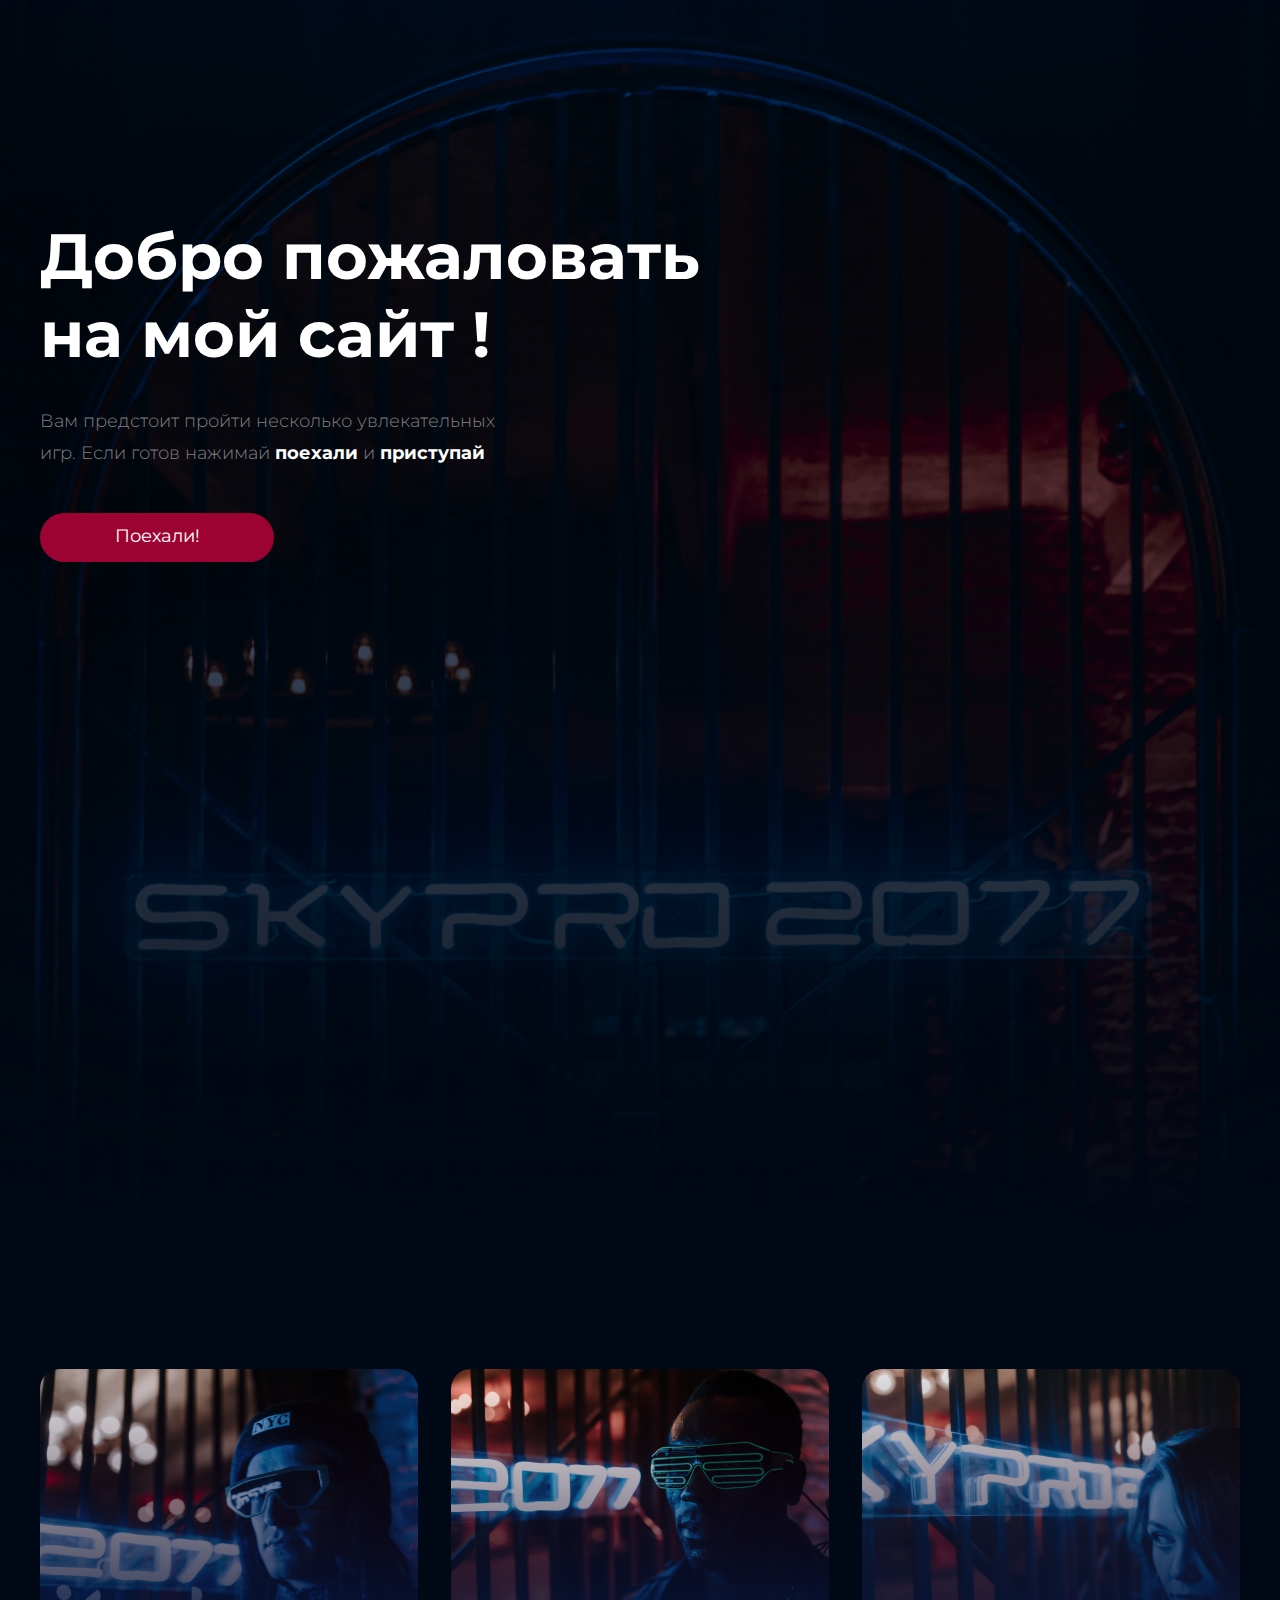
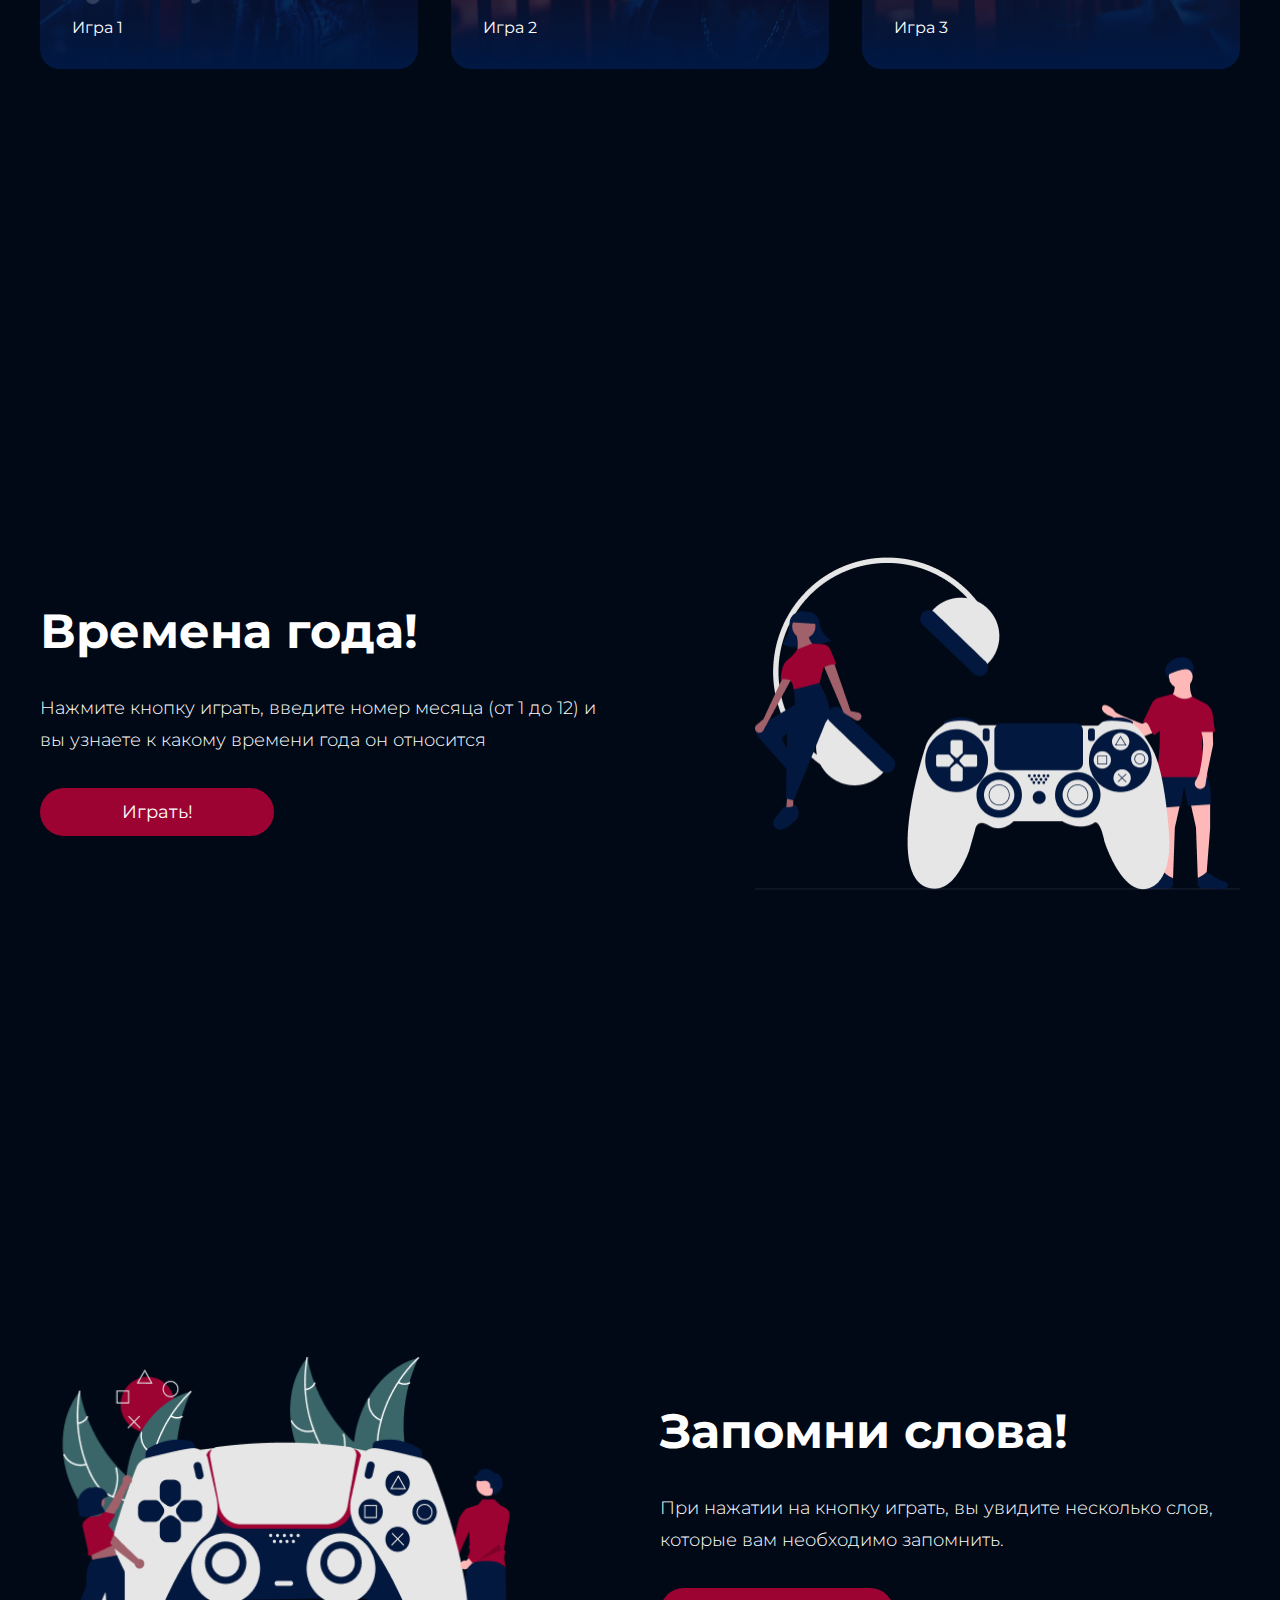
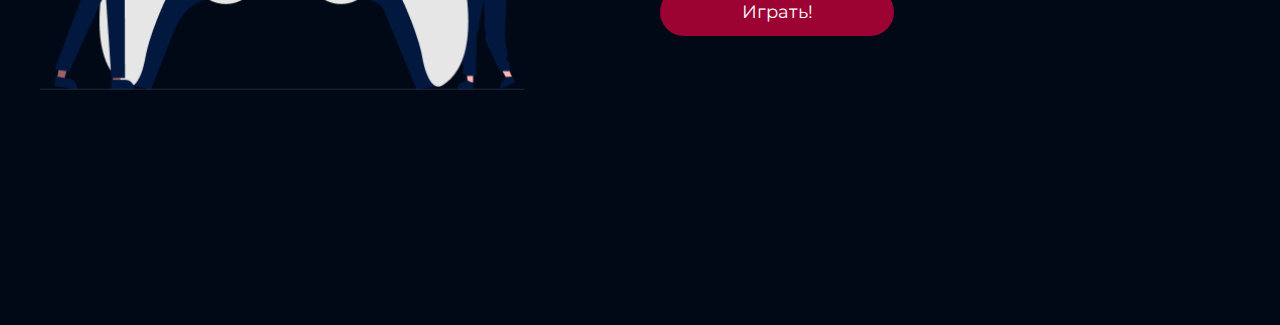
==== index.html @ f4fa7cdb "2.7 готова ли +_+" ====
<!DOCTYPE html>
<html lang="en">
<head>
    <meta charset="UTF-8">
    <meta name="viewport" content="width=device-width, initial-scale=1.0">
    <title>Homework1</title>
    <link rel="preconnect" href="https://fonts.googleapis.com">
    <link rel="preconnect" href="https://fonts.gstatic.com" crossorigin>
    <link href="https://fonts.googleapis.com/css2?family=Montserrat:wght@300;400;700&display=swap" rel="stylesheet">
    <link rel="stylesheet" href="style.css">
</head>
<body>
<div class="header center">
    <div class="header__section">
        <h1 class="header__tittle">Добро пожаловать <br>на мой сайт !</h1>
        <p class="header__text">Вам предстоит пройти несколько увлекательных <br>игр. Если готов нажимай <span class="header__text_word">поехали</span> и <span class="header__text_word">приступай</span></p>
        <button class="header__button">Поехали!</button>
    </div>
</div>
<div class="mid center">
    <div class="mid__header">
        <div class="mid__choice">
            <div class="mid__game">
                <a href="#" class="game"><img class="mid__img" src="Img/GameOne.png" alt="Game 1">
                <div class="game__name">Игра 1</div></a>
            </div>
            <div class="mid__game">
                <a href="#" class="game"><img class="mid__img" src="Img/GameTwo.png" alt="Game 2">
                <div class="game__name">Игра 2</div></a>
            </div>
            <div class="mid__game">
                <a href="#" class="game"><img class="mid__img" src="Img/GameThree.png" alt="Game 3">
                <div class="game__name">Игра 3</div></a>
            </div>
        </div>

    </div>
</div>
<div class="section center">
    <div class="section__heading center">
        <h2 class="section__heading_tittle">Времена года!</h2>
        <p class="section__heading_text">Нажмите кнопку играть, введите номер месяца (от 1 до 12) и вы узнаете к какому времени года он относится</p>
        <button onclick="seasons()" class="section__heading_button">Играть!</button>
    </div>
    <div class="img"><img class="section__heading_img" src="Img/undraw_video_game_night_8h8m 1.png" alt="joystick"></div>
</div>  

<div class="section center  section__second" >
    <div class="section__heading center">
        <h2 class="section__heading_tittle">Запомни слова!</h2>
        <p class="section__heading_text">При нажатии на кнопку играть, вы увидите несколько слов, которые вам необходимо запомнить.</p>
        <button onclick="seasonsSecond()" class="section__heading_button">Играть!</button>
    </div>
    <div class="img"><img class="section__heading_img" src="Img/undraw_gaming_re_cma2 1.png" alt="joystick"></div>
</div>  
<script src="script.js"></script>
</body>
</html>
---- style.css ----
* {
  margin: 0;
  padding: 0;
}

body, button {
  font-family: "Montserrat", sans-serif;
}

.center {
  padding-left: calc(50% - 600px);
  padding-right: calc(50% - 600px);
}

.header {
  height: 1024px;
  background-image: url(Img/Tittle\ head.jpg);
  background-position: center;
  background-repeat: no-repeat;
  background-size: cover;
  padding-top: 217.1px;
}

.header__tittle {
  font-weight: 788.78px;
  font-size: 64px;
  line-height: 78.02px;
  color: #FFFFFF;
}

.header__text {
  font-weight: 300;
  font-size: 18px;
  line-height: 32px;
  color: gray;
  padding-top: 32px;
}

.header__text_word {
  font-weight: 700;
  color: #FFFFFF;
}

.header__button {
  background: #9C0332;
  border: none;
  box-sizing: border-box;
  width: 234.06px;
  height: 48.6px;
  font-size: 18px;
  line-height: 21.94px;
  color: #FFFFFF;
  padding-left: 74.03px;
  padding-right: 74.03px;
  font-weight: 400;
  margin-top: 44px;
  border-radius: 30px;
  transition: background-color 0.3s ease-in;
}
.header__button:hover {
  background: #eb443f;
}

.mid {
  height: 556px;
  background-image: url(Img/Mid.jpg);
  background-position: center;
  background-repeat: no-repeat;
  background-size: cover;
  padding-top: 128px;
}

.mid__choice {
  display: grid;
  gap: 32px;
  grid-template-columns: repeat(12, 1fr);
  padding-bottom: 128px;
}

.mid__game {
  width: 379px;
  height: 300px;
  transition: border 0.2s ease-in;
  box-sizing: border-box;
  border-radius: 16px;
}
.mid__game:hover {
  outline: 3px solid #44d2ff;
}

.game {
  position: relative;
}

.game__name {
  left: 32px;
  bottom: 32px;
  size: 24px;
  position: absolute;
  color: #FFFFFF;
}

.mid__img {
  display: flex;
  border: none;
  border-radius: 20px;
  width: 378px;
  height: 300px;
  grid-column: span 4;
}

.section {
  height: 800px;
  background-image: url(Img/background.jpg);
  background-position: center;
  background-repeat: no-repeat;
  background-size: cover;
  display: flex;
  gap: 135px;
  align-items: center;
}
.section__second {
  flex-direction: row-reverse;
}
.section__heading {
  display: flex;
  width: 584px;
  padding: 33px 0px 45px 0px;
  flex-direction: column;
  align-items: flex-start;
  gap: 32px;
}
.section__heading_tittle {
  color: #fff;
  font-family: Montserrat;
  font-size: 48px;
  font-style: normal;
  font-weight: 700;
  line-height: normal;
}
.section__heading_text {
  color: #fff;
  font-family: Montserrat;
  font-size: 18px;
  font-style: normal;
  font-weight: 300;
  line-height: 32px;
}
.section__heading_button {
  width: 234.063px;
  height: 48.603px;
  border-radius: 30px;
  background: #9c0332;
  color: #fff;
  font-family: Montserrat;
  font-size: 18px;
  font-style: normal;
  font-weight: 400;
  line-height: normal;
  transition: background-color 0.3s ease-in;
  border: none;
}
.section__heading_button:hover {
  background: #eb443f;
}
.section__heading_img {
  box-sizing: border-box;
  width: 485px;
  height: 333px;
}

@media (max-width: 767px) {
  .center {
    padding-left: 16px;
    padding-right: 16px;
  }
  .header {
    padding-top: 238px;
  }
  .header__section {
    display: flex;
    flex-direction: column;
    align-items: center;
  }
  .header__tittle {
    font-size: 32px;
    line-height: 39px;
    text-align: center;
  }
  .header__text {
    font-size: 14px;
    line-height: 22px;
    text-align: center;
    margin-bottom: 32px;
  }
  .header__button {
    display: block;
    margin: auto;
  }
  .mid {
    height: 1221px;
    display: flex;
    flex-direction: column;
    align-items: center;
  }
  .mid__choice {
    display: grid;
    gap: 32px;
    grid-template-columns: repeat(4, 1fr);
  }
  .mid__game {
    grid-column: span 4;
    width: 343px;
    height: 300px;
  }
  .mid__img {
    height: 300px;
    width: 343px;
  }
  .section {
    flex-direction: column;
    padding-top: 0;
    padding-bottom: 0;
    gap: 0;
  }
  .section__heading {
    align-items: center;
    padding: 51px 0px 64px 0px;
    width: 343px;
  }
  .section__heading_img {
    width: 344px;
    height: 236px;
    margin-bottom: 85px;
  }
  .section__heading_tittle {
    color: #fff;
    text-align: center;
    font-family: Montserrat;
    font-size: 32px;
    font-style: normal;
    font-weight: 700;
    line-height: normal;
  }
  .section__heading_text {
    width: 343px;
    text-align: center;
    font-size: 14px;
    font-style: normal;
    font-weight: 300;
    line-height: 22px;
  }
}/*# sourceMappingURL=style.css.map */
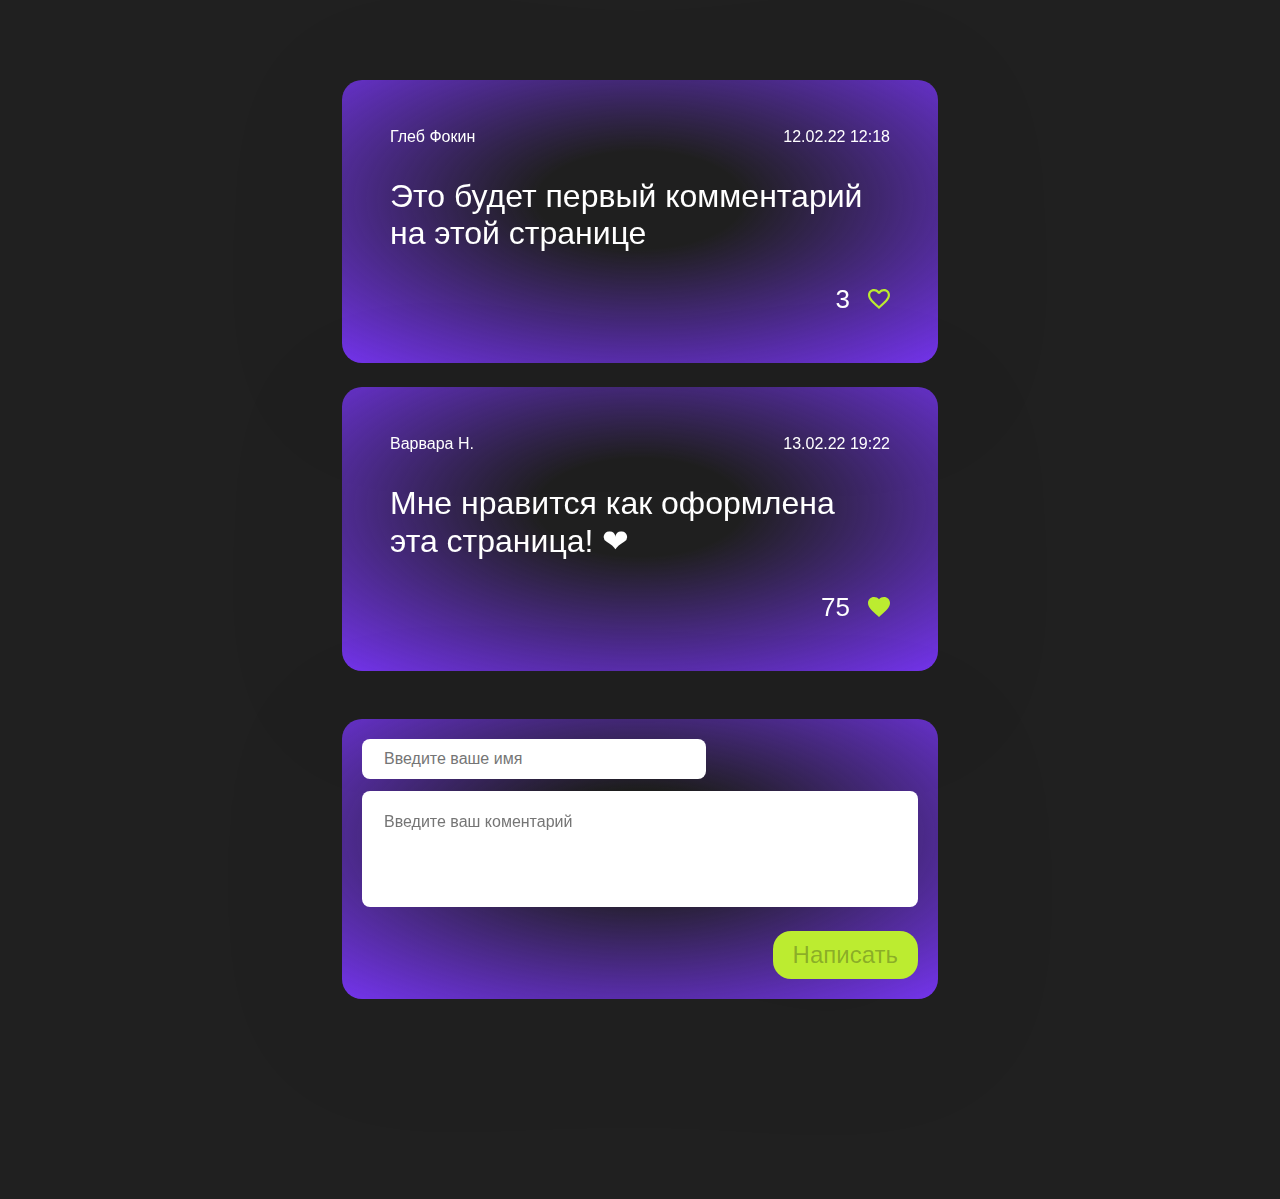
==== commit 3ee09484: "Может сейчас?" ====
--- a/index.html
+++ b/index.html
@@ -1,58 +1,207 @@
 <!DOCTYPE html>
-<html lang="en">
-<head>
-    <meta charset="UTF-8">
-    <meta name="viewport" content="width=device-width, initial-scale=1.0">
-    <title>Homework1</title>
-    <link rel="preconnect" href="https://fonts.googleapis.com">
-    <link rel="preconnect" href="https://fonts.gstatic.com" crossorigin>
-    <link href="https://fonts.googleapis.com/css2?family=Montserrat:wght@300;400;700&display=swap" rel="stylesheet">
-    <link rel="stylesheet" href="style.css">
-</head>
-<body>
-<div class="header center">
-    <div class="header__section">
-        <h1 class="header__tittle">Добро пожаловать <br>на мой сайт !</h1>
-        <p class="header__text">Вам предстоит пройти несколько увлекательных <br>игр. Если готов нажимай <span class="header__text_word">поехали</span> и <span class="header__text_word">приступай</span></p>
-        <button class="header__button">Поехали!</button>
+<html>
+  <head>
+    <title>Проект "Комменты"</title>
+    <meta charset="utf-8" />
+    <link rel="stylesheet" href="styles.css" />
+  </head>
+
+  <body>
+    <div class="container">
+      <ul id = "list" class="comments">
+        <!--<li  class="comment">
+          <div class="comment-header">
+            <div>Глеб Фокин</div>
+            <div>12.02.22 12:18</div>
+          </div>
+          <div class="comment-body">
+            <div class="comment-text">
+              Это будет первый комментарий на этой странице
+            </div>
+          </div>
+          <div class="comment-footer">
+            <div class="likes">
+              <span class="likes-counter">3</span>
+              <button class="like-button"></button>
+            </div>
+          </div>
+        </li>
+        <li class="comment">
+          <div class="comment-header">
+            <div>Варвара Н.</div>
+            <div>13.02.22 19:22</div>
+          </div>
+          <div class="comment-body">
+            <div class="comment-text">
+              Мне нравится как оформлена эта страница! ❤
+            </div>
+          </div>
+          <div class="comment-footer">
+            <div class="likes">
+              <span class="likes-counter">75</span>
+              <button class="like-button -active-like"></button>
+            </div>
+          </div>
+        </li> -->
+      </ul>
+      <div class="add-form">
+        <input
+          type="text"
+          id = "name-input"
+          class="add-form-name"
+          placeholder="Введите ваше имя"
+        />
+        <textarea
+          type="textarea"
+          id = "text-input"
+          class="add-form-text"
+          placeholder="Введите ваш коментарий"
+          rows="4"
+        ></textarea>
+        <div  class="add-form-row">
+          <button id = "add-button" class="add-form-button">Написать</button>
+        </div>
+      </div>
     </div>
-</div>
-<div class="mid center">
-    <div class="mid__header">
-        <div class="mid__choice">
-            <div class="mid__game">
-                <a href="#" class="game"><img class="mid__img" src="Img/GameOne.png" alt="Game 1">
-                <div class="game__name">Игра 1</div></a>
-            </div>
-            <div class="mid__game">
-                <a href="#" class="game"><img class="mid__img" src="Img/GameTwo.png" alt="Game 2">
-                <div class="game__name">Игра 2</div></a>
-            </div>
-            <div class="mid__game">
-                <a href="#" class="game"><img class="mid__img" src="Img/GameThree.png" alt="Game 3">
-                <div class="game__name">Игра 3</div></a>
-            </div>
-        </div>
-
-    </div>
-</div>
-<div class="section center">
-    <div class="section__heading center">
-        <h2 class="section__heading_tittle">Времена года!</h2>
-        <p class="section__heading_text">Нажмите кнопку играть, введите номер месяца (от 1 до 12) и вы узнаете к какому времени года он относится</p>
-        <button onclick="seasons()" class="section__heading_button">Играть!</button>
-    </div>
-    <div class="img"><img class="section__heading_img" src="Img/undraw_video_game_night_8h8m 1.png" alt="joystick"></div>
-</div>  
-
-<div class="section center  section__second" >
-    <div class="section__heading center">
-        <h2 class="section__heading_tittle">Запомни слова!</h2>
-        <p class="section__heading_text">При нажатии на кнопку играть, вы увидите несколько слов, которые вам необходимо запомнить.</p>
-        <button onclick="seasonsSecond()" class="section__heading_button">Играть!</button>
-    </div>
-    <div class="img"><img class="section__heading_img" src="Img/undraw_gaming_re_cma2 1.png" alt="joystick"></div>
-</div>  
-<script src="script.js"></script>
-</body>
-</html>+  </body>
+  <style>
+
+    .error{
+      background-color: red;
+    }
+
+  </style>
+  <script>
+    "use strict";
+
+    const commentsArr = [
+    {
+      name: 'Глеб Фокин',
+      date: '12.02.22 12:18',
+      comment: 'Это будет первый комментарий на этой странице',
+      likesCounter: '3',
+      myLike: false,
+    },
+    {
+      name: 'Варвара Н.',
+      date: '13.02.22 19:22',
+      comment: 'Мне нравится как оформлена эта страница! ❤',
+      likesCounter: '75',
+      myLike: true,
+    }
+  ];
+
+    const buttonElement = document.getElementById( "add-button");
+    const listElement = document.getElementById("list");
+    const nameInputElement = document.getElementById ("name-input");
+    const commentInputElement = document.getElementById("text-input");
+    const comments = document.querySelector(".comments");
+    
+
+    const initEventListeners = () => {
+    const likeButtons = document.querySelectorAll('.like-button');
+
+    for (const likeButton of likeButtons) {
+      likeButton.addEventListener("click", () => {
+        const comment = commentsArr[likeButton.dataset.index];
+        comment.myLike ? --comment.likesCounter : ++comment.likesCounter;
+        comment.myLike = !comment.myLike;
+        renderComments();
+      });
+    }
+    };
+
+    buttonElement.disabled = true;
+
+    document.addEventListener("input", () => {
+    nameInputElement.value != "" && commentInputElement.value != ""
+      ? (buttonElement.disabled = false)
+      : (buttonElement.disabled = true);
+  });
+
+  document.addEventListener("keyup", (e) => {
+    if (
+      (e.code === "Enter" || e.code === "NumpadEnter") &&
+      !buttonElement.disabled
+    ) {
+      createNewComment();
+      renderComments();
+    }
+  });
+
+  const replyToComment = () => {
+    const commentBodies = document.querySelectorAll(".comment-body");
+    for (const commentBody of commentBodies) {
+      commentBody.addEventListener('click', () => {
+        const oldComment = commentBody.dataset.text;
+        const oldName = commentBody.dataset.name;
+        commentInputElement.value += `${oldComment}\n${oldName}`;
+      })
+    }
+
+  }
+
+  const renderComments = () => {
+    comments.innerHTML = commentsArr
+      .map((comment, index) => {
+        return `<li class="comment">
+          <div class="comment-header">
+            <div>${comment.name}</div>
+            <div>${comment.date}</div>
+          </div>
+          <div class="comment-body" data-text = "${comment.comment}" data-name = "${comment.name}">
+            <div class="comment-text">
+              ${comment.comment}
+            </div>
+          </div>
+          <div class="comment-footer">
+            <div class="likes">
+              <span class="likes-counter">${comment.likesCounter}</span>
+              <button data-index = '${index}' class="${comment.myLike ? 'like-button -active-like' : 'like-button'}"></button>
+            </div>
+          </div>
+        </li>`
+      })
+      .join("");
+    commentInputElement.value = "";
+    nameInputElement.value = "";
+    buttonElement.disabled = true;
+    initEventListeners();
+    replyToComment();
+  }
+  renderComments();
+
+  const plusZero = (str) => {
+    return str < 10 ? `0${str}` : str;
+  }
+
+
+
+  const now = (currentDate) => {
+    let minute = plusZero(currentDate.getMinutes());
+    let hours = plusZero(currentDate.getHours());
+    let date = plusZero(currentDate.getDate());
+    let month = plusZero(currentDate.getMonth());
+    return `${date}.${month}.${currentDate.getFullYear() % 100} ${hours}:${minute}`;
+  }
+
+  const createNewComment = () => {
+    let currentDate = new Date();
+    commentsArr.push({
+      name: nameInputElement.value.replaceAll('<', "&lt;").replaceAll('>', '&gt'),
+      date: now(currentDate),
+      comment: commentInputElement.value.replaceAll('<', "&lt;").replaceAll('>', '&gt'),
+      likesCounter: 0,
+      myLike: false,
+    });
+  }
+
+  buttonElement.addEventListener("click", () => {
+    createNewComment();
+    renderComments();    
+  });
+    console.log("It works!");
+  </script>
+
+
+</html>
--- a/styles.css
+++ b/styles.css
@@ -0,0 +1,137 @@
+body {
+    margin: 0;
+  }
+
+  .container {
+    font-family: Helvetica;
+    color: #ffffff;
+    display: flex;
+    flex-direction: column;
+    align-items: center;
+    padding-top: 80px;
+    padding-bottom: 200px;
+    background: #202020;
+    min-height: 100vh;
+  }
+
+  .comments,
+  .comment {
+    margin: 0;
+    padding: 0;
+    list-style: none;
+  }
+
+  .comment,
+  .add-form {
+    width: 596px;
+    box-sizing: border-box;
+    background: radial-gradient(
+      75.42% 75.42% at 50% 42.37%,
+      rgba(53, 53, 53, 0) 22.92%,
+      #7334ea 100%
+    );
+    filter: drop-shadow(0px 20px 67px rgba(0, 0, 0, 0.08));
+    border-radius: 20px;
+  }
+
+  .comments {
+    display: flex;
+    flex-direction: column;
+    gap: 24px;
+  }
+
+  .comment {
+    padding: 48px;
+  }
+
+  .comment-header {
+    font-size: 16px;
+    display: flex;
+    justify-content: space-between;
+  }
+
+  .comment-footer {
+    display: flex;
+    justify-content: flex-end;
+  }
+
+  .comment-body {
+    margin-top: 32px;
+    margin-bottom: 32px;
+  }
+
+  .comment-text {
+    font-size: 32px;
+  }
+
+  .likes {
+    display: flex;
+    align-items: center;
+  }
+
+  .like-button {
+    all: unset;
+    cursor: pointer;
+  }
+
+  .likes-counter {
+    font-size: 26px;
+    margin-right: 8px;
+  }
+
+  .like-button {
+    margin-left: 10px;
+    background-image: url("data:image/svg+xml,%3Csvg width='22' height='20' viewBox='0 0 22 20' fill='none' xmlns='http://www.w3.org/2000/svg' %3E%3Cpath d='M11.11 16.9482L11 17.0572L10.879 16.9482C5.654 12.2507 2.2 9.14441 2.2 5.99455C2.2 3.81471 3.85 2.17984 6.05 2.17984C7.744 2.17984 9.394 3.26975 9.977 4.75204H12.023C12.606 3.26975 14.256 2.17984 15.95 2.17984C18.15 2.17984 19.8 3.81471 19.8 5.99455C19.8 9.14441 16.346 12.2507 11.11 16.9482ZM15.95 0C14.036 0 12.199 0.882834 11 2.26703C9.801 0.882834 7.964 0 6.05 0C2.662 0 0 2.6267 0 5.99455C0 10.1035 3.74 13.4714 9.405 18.5613L11 20L12.595 18.5613C18.26 13.4714 22 10.1035 22 5.99455C22 2.6267 19.338 0 15.95 0Z' fill='%23BCEC30' /%3E%3C/svg%3E");
+    background-repeat: no-repeat;
+    width: 22px;
+    height: 22px;
+  }
+
+  .-active-like {
+    background-image: url("data:image/svg+xml,%3Csvg width='22' height='20' viewBox='0 0 22 20' fill='none' xmlns='http://www.w3.org/2000/svg'%3E%3Cpath d='M15.95 0C14.036 0 12.199 0.882834 11 2.26703C9.801 0.882834 7.964 0 6.05 0C2.662 0 0 2.6267 0 5.99455C0 10.1035 3.74 13.4714 9.405 18.5613L11 20L12.595 18.5613C18.26 13.4714 22 10.1035 22 5.99455C22 2.6267 19.338 0 15.95 0Z' fill='%23BCEC30'/%3E%3C/svg%3E");
+  }
+
+  .add-form {
+    padding: 20px;
+    margin-top: 48px;
+    display: flex;
+    flex-direction: column;
+  }
+
+  .add-form-name,
+  .add-form-text {
+    font-size: 16px;
+    font-family: Helvetica;
+    border-radius: 8px;
+    border: none;
+  }
+
+  .add-form-name {
+    width: 300px;
+    padding: 11px 22px;
+  }
+
+  .add-form-text {
+    margin-top: 12px;
+    padding: 22px;
+    resize: none;
+  }
+
+  .add-form-row {
+    display: flex;
+    justify-content: flex-end;
+  }
+
+  .add-form-button {
+    margin-top: 24px;
+    font-size: 24px;
+    padding: 10px 20px;
+    background-color: #bcec30;
+    border: none;
+    border-radius: 18px;
+    cursor: pointer;
+  }
+
+  .add-form-button:hover {
+    opacity: 0.9;
+  }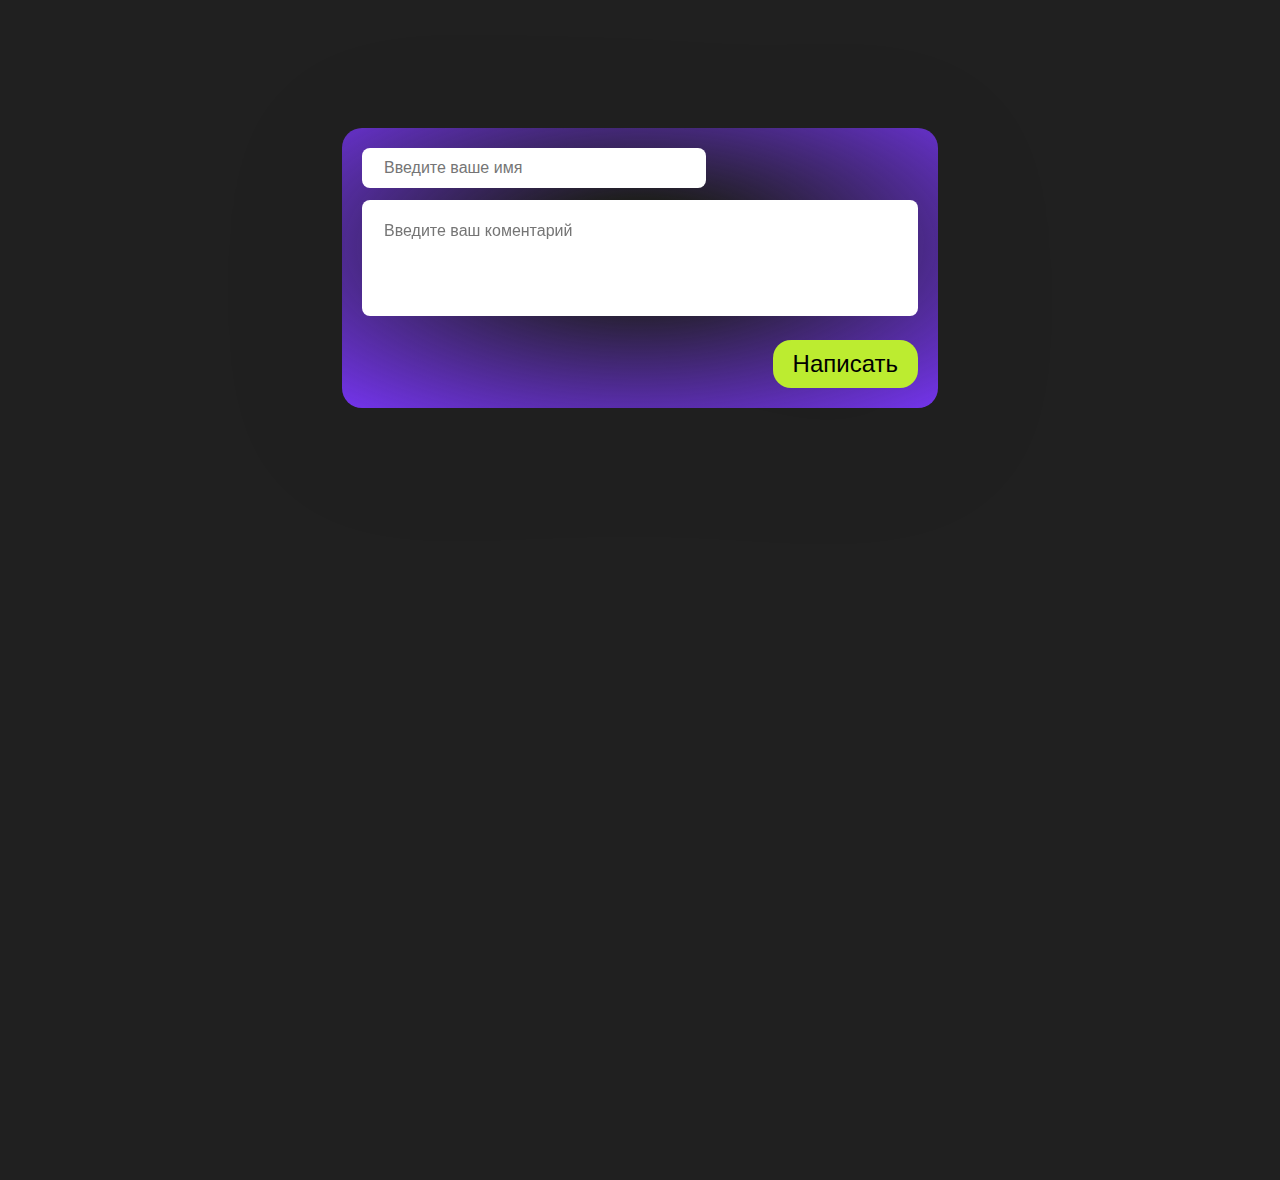
==== commit 115c9a08: "Поменял GET and Post  что сверху,что снизу" ====
--- a/index.html
+++ b/index.html
@@ -9,40 +9,6 @@
   <body>
     <div class="container">
       <ul id = "list" class="comments">
-        <!--<li  class="comment">
-          <div class="comment-header">
-            <div>Глеб Фокин</div>
-            <div>12.02.22 12:18</div>
-          </div>
-          <div class="comment-body">
-            <div class="comment-text">
-              Это будет первый комментарий на этой странице
-            </div>
-          </div>
-          <div class="comment-footer">
-            <div class="likes">
-              <span class="likes-counter">3</span>
-              <button class="like-button"></button>
-            </div>
-          </div>
-        </li>
-        <li class="comment">
-          <div class="comment-header">
-            <div>Варвара Н.</div>
-            <div>13.02.22 19:22</div>
-          </div>
-          <div class="comment-body">
-            <div class="comment-text">
-              Мне нравится как оформлена эта страница! ❤
-            </div>
-          </div>
-          <div class="comment-footer">
-            <div class="likes">
-              <span class="likes-counter">75</span>
-              <button class="like-button -active-like"></button>
-            </div>
-          </div>
-        </li> -->
       </ul>
       <div class="add-form">
         <input
@@ -74,8 +40,37 @@
   <script>
     "use strict";
 
-    const commentsArr = [
-    {
+    let fetchPromise = fetch("https://wedev-api.sky.pro/api/v1/Shishkin-Kostya/comments", {
+      method: "GET"
+    });
+
+    // подписываемся на успешное завершение запроса с помощью then
+    then((response) => {
+      // Запускаем преобразовываем "сырые" данные от API в json формат
+      const jsonPromise = response.json();
+
+      // Подписываемся на результат преобразования
+      jsonPromise.then((responseData) => {
+
+        commentsArr = responseData.comments.map((comment) => {
+      return {
+            name: comment.author.name,
+            date: comment.date,
+            text: comment.text,
+            myLike: comment.likes,
+            likesCounter: 0,
+          }
+        });
+        // получили данные и рендерим их в приложении
+        //console.log(fetchPromise);
+        // comment = responseData.comment;
+        //comments = appComments;
+        renderComment();
+      });
+    });
+
+    let commentsArr = [
+   /* {
       name: 'Глеб Фокин',
       date: '12.02.22 12:18',
       comment: 'Это будет первый комментарий на этой странице',
@@ -88,7 +83,7 @@
       comment: 'Мне нравится как оформлена эта страница! ❤',
       likesCounter: '75',
       myLike: true,
-    }
+    } */
   ];
 
     const buttonElement = document.getElementById( "add-button");
@@ -172,29 +167,61 @@
   renderComments();
 
   const plusZero = (str) => {
-    return str < 10 ? `0${str}` : str;
-  }
-
-
-
-  const now = (currentDate) => {
-    let minute = plusZero(currentDate.getMinutes());
-    let hours = plusZero(currentDate.getHours());
-    let date = plusZero(currentDate.getDate());
-    let month = plusZero(currentDate.getMonth());
-    return `${date}.${month}.${currentDate.getFullYear() % 100} ${hours}:${minute}`;
-  }
-
+  return str < 10 ? `0${str}` : str;
+};
+
+const now = (currentDate) => {
+  let minute = plusZero(currentDate.getMinutes());
+  let hours = plusZero(currentDate.getHours());
+  let date = plusZero(currentDate.getDate());
+  let month = plusZero(currentDate.getMonth() + 1);
+  return `${date}.${month}.${
+    currentDate.getFullYear() % 100
+  } ${hours}:${minute}`;
+};
+
+  
   const createNewComment = () => {
-    let currentDate = new Date();
-    commentsArr.push({
+   let currentDate = new Date();
+   commentsArr.push({
       name: nameInputElement.value.replaceAll('<', "&lt;").replaceAll('>', '&gt'),
       date: now(currentDate),
       comment: commentInputElement.value.replaceAll('<', "&lt;").replaceAll('>', '&gt'),
       likesCounter: 0,
       myLike: false,
-    });
+    }); 
   }
+
+  fetch("https://wedev-api.sky.pro/api/v1/Shishkin-Kostya/comments", {
+        method: "POST",
+        body: JSON.stringify({
+          name: nameInputElement.value,
+          text: commentInputElement.value,
+        })
+        // JSON.stringifylikes:
+      }).then((response) => {
+        response.json().then((responseData) => {
+
+          fetch("https://wedev-api.sky.pro/api/v1/Shishkin-Kostya/comments", {
+  method: "GET"
+}).then((response) => {
+  const jsonPromise = response.json();
+  jsonPromise.then((responseData) => {
+    commentsArr = responseData.comments.map((comment) => {
+      return {
+        name: comment.author.name,
+        date: comment.date,
+        comment: comment.text,
+        myLike: comment.likes,
+        likesCounter: 0,
+      };
+    });
+    renderComments();
+  });
+});
+});
+    });
+
 
   buttonElement.addEventListener("click", () => {
     createNewComment();
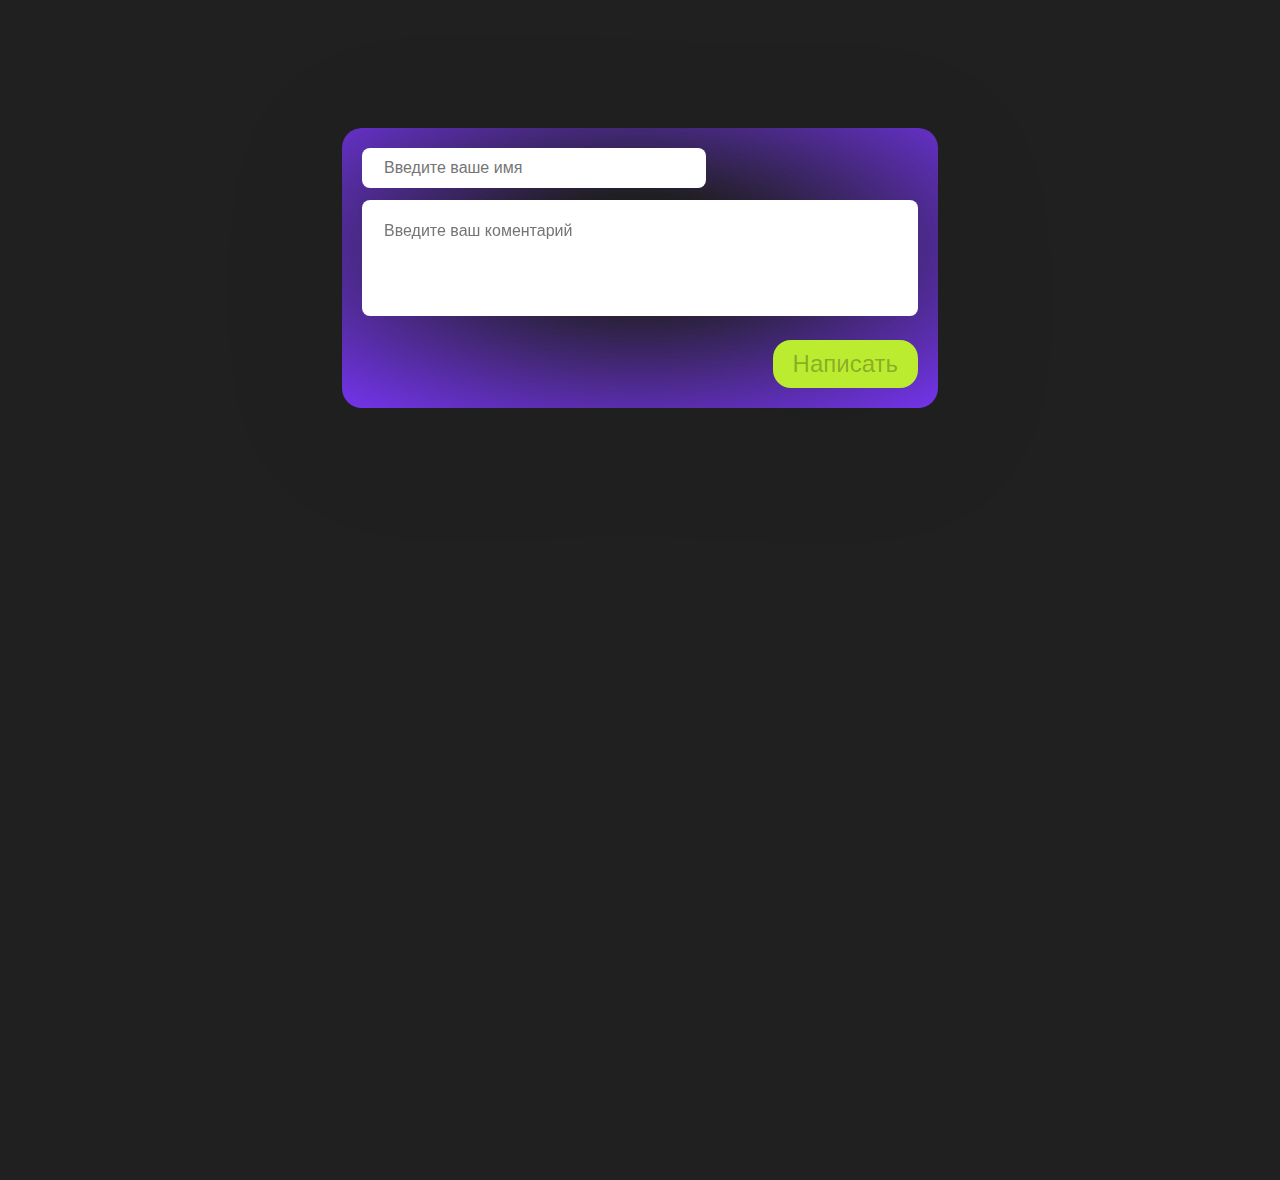
==== commit 56604914: "Переделка даты,перелка GEЕ and POST" ====
--- a/index.html
+++ b/index.html
@@ -9,6 +9,40 @@
   <body>
     <div class="container">
       <ul id = "list" class="comments">
+        <!--<li  class="comment">
+          <div class="comment-header">
+            <div>Глеб Фокин</div>
+            <div>12.02.22 12:18</div>
+          </div>
+          <div class="comment-body">
+            <div class="comment-text">
+              Это будет первый комментарий на этой странице
+            </div>
+          </div>
+          <div class="comment-footer">
+            <div class="likes">
+              <span class="likes-counter">3</span>
+              <button class="like-button"></button>
+            </div>
+          </div>
+        </li>
+        <li class="comment">
+          <div class="comment-header">
+            <div>Варвара Н.</div>
+            <div>13.02.22 19:22</div>
+          </div>
+          <div class="comment-body">
+            <div class="comment-text">
+              Мне нравится как оформлена эта страница! ❤
+            </div>
+          </div>
+          <div class="comment-footer">
+            <div class="likes">
+              <span class="likes-counter">75</span>
+              <button class="like-button -active-like"></button>
+            </div>
+          </div>
+        </li> -->
       </ul>
       <div class="add-form">
         <input
@@ -40,37 +74,8 @@
   <script>
     "use strict";
 
-    let fetchPromise = fetch("https://wedev-api.sky.pro/api/v1/Shishkin-Kostya/comments", {
-      method: "GET"
-    });
-
-    // подписываемся на успешное завершение запроса с помощью then
-    then((response) => {
-      // Запускаем преобразовываем "сырые" данные от API в json формат
-      const jsonPromise = response.json();
-
-      // Подписываемся на результат преобразования
-      jsonPromise.then((responseData) => {
-
-        commentsArr = responseData.comments.map((comment) => {
-      return {
-            name: comment.author.name,
-            date: comment.date,
-            text: comment.text,
-            myLike: comment.likes,
-            likesCounter: 0,
-          }
-        });
-        // получили данные и рендерим их в приложении
-        //console.log(fetchPromise);
-        // comment = responseData.comment;
-        //comments = appComments;
-        renderComment();
-      });
-    });
-
     let commentsArr = [
-   /* {
+    /*{
       name: 'Глеб Фокин',
       date: '12.02.22 12:18',
       comment: 'Это будет первый комментарий на этой странице',
@@ -83,8 +88,38 @@
       comment: 'Мне нравится как оформлена эта страница! ❤',
       likesCounter: '75',
       myLike: true,
-    } */
+    }*/
   ];
+
+
+  let fetchPromise = fetch("https://wedev-api.sky.pro/api/v1/Shishkin-Kostya/comments", {
+      method: "GET"
+    });
+
+    // подписываемся на успешное завершение запроса с помощью then
+    fetchPromise.then((response) => {
+      // Запускаем преобразовываем "сырые" данные от API в json формат
+      const jsonPromise = response.json();
+
+      // Подписываемся на результат преобразования
+      jsonPromise.then((responseData) => {
+
+        commentsArr = responseData.comments.map((comment) => {
+      return {
+            name: comment.author.name,
+            date: now (new Date (comment.date)),
+            text: comment.text,
+            myLike: comment.likes,
+            likesCounter: 0,
+          }
+        });
+        // получили данные и рендерим их в приложении
+        //console.log(fetchPromise);
+        // comment = responseData.comment;
+        //comments = appComments;
+        renderComment();
+      });
+    });
 
     const buttonElement = document.getElementById( "add-button");
     const listElement = document.getElementById("list");
@@ -167,7 +202,7 @@
   renderComments();
 
   const plusZero = (str) => {
-  return str < 10 ? `0${str}` : str;
+    return str < 10 ? `0${str}` : str;
 };
 
 const now = (currentDate) => {
@@ -180,19 +215,9 @@
   } ${hours}:${minute}`;
 };
 
-  
   const createNewComment = () => {
-   let currentDate = new Date();
-   commentsArr.push({
-      name: nameInputElement.value.replaceAll('<', "&lt;").replaceAll('>', '&gt'),
-      date: now(currentDate),
-      comment: commentInputElement.value.replaceAll('<', "&lt;").replaceAll('>', '&gt'),
-      likesCounter: 0,
-      myLike: false,
-    }); 
-  }
-
-  fetch("https://wedev-api.sky.pro/api/v1/Shishkin-Kostya/comments", {
+
+    fetch("https://wedev-api.sky.pro/api/v1/Shishkin-Kostya/comments", {
         method: "POST",
         body: JSON.stringify({
           name: nameInputElement.value,
@@ -205,23 +230,34 @@
           fetch("https://wedev-api.sky.pro/api/v1/Shishkin-Kostya/comments", {
   method: "GET"
 }).then((response) => {
-  const jsonPromise = response.json();
-  jsonPromise.then((responseData) => {
-    commentsArr = responseData.comments.map((comment) => {
+  response.json().then((responseData) => {
+    const commentsArr = responseData.comments.map((comment) => {
       return {
         name: comment.author.name,
-        date: comment.date,
+        date: now (new Date (comment.date)),
         comment: comment.text,
         myLike: comment.likes,
         likesCounter: 0,
       };
     });
+    commentsArr = appComments;
     renderComments();
   });
 });
 });
     });
-
+    /*let currentDate = new Date();
+    commentsArr.push({
+      name: nameInputElement.value.replaceAll('<', "&lt;").replaceAll('>', '&gt'),
+      date: now(currentDate),
+      comment: commentInputElement.value.replaceAll('<', "&lt;").replaceAll('>', '&gt'),
+      likesCounter: 0,
+      myLike: false,
+    });*/
+  }
+
+ 
+   
 
   buttonElement.addEventListener("click", () => {
     createNewComment();
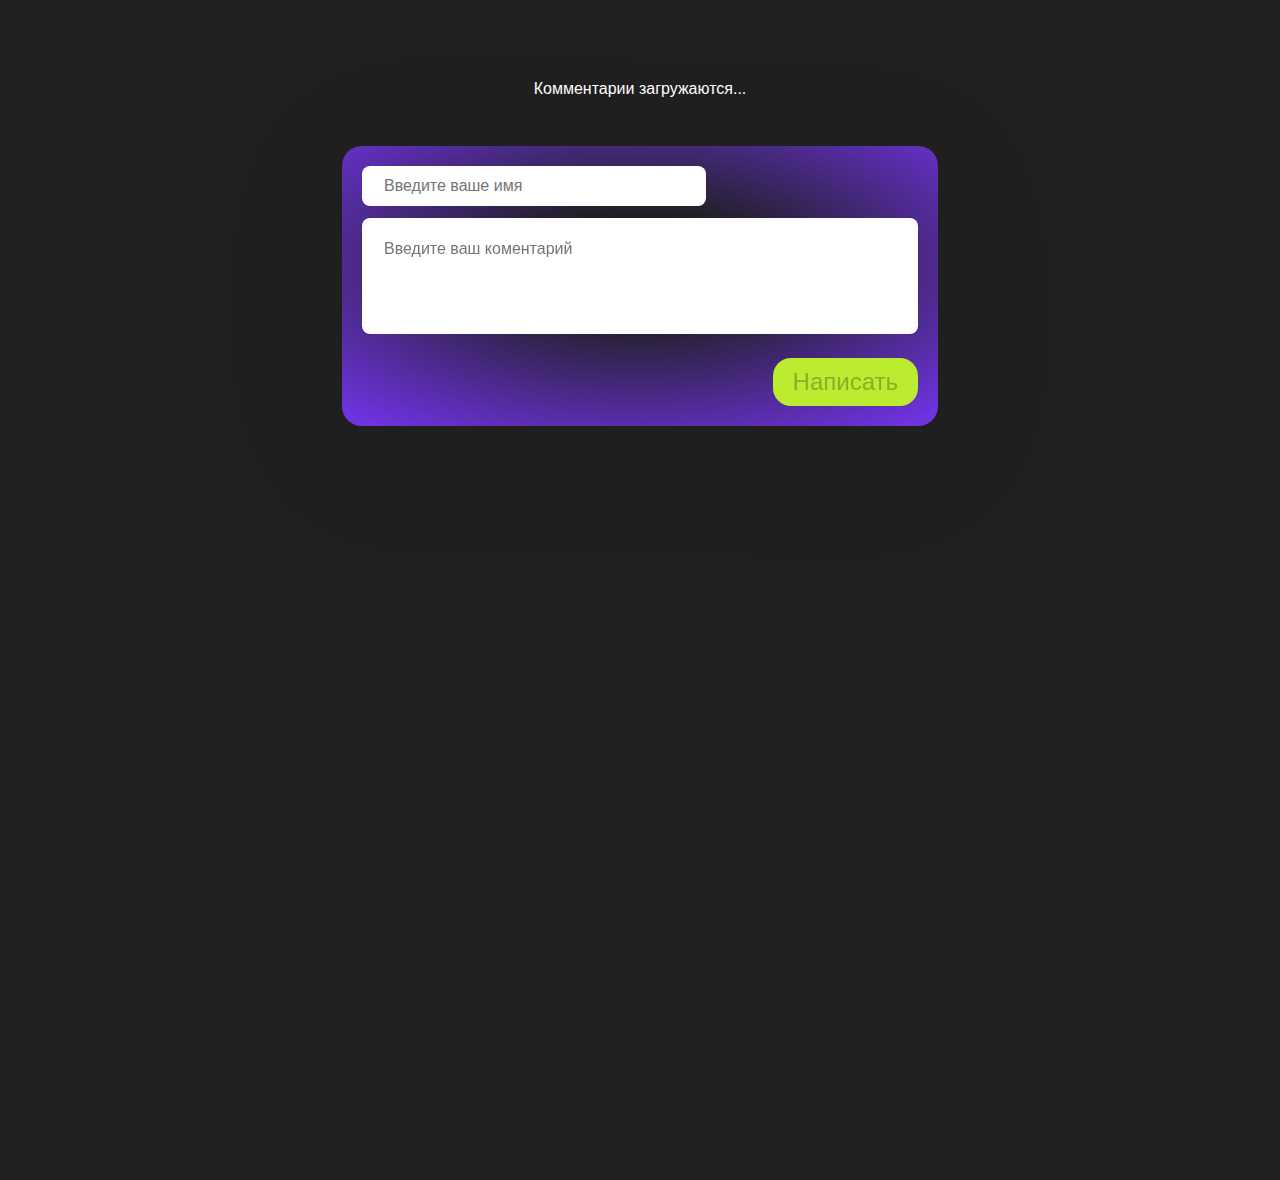
==== commit b7b3cd53: "Добавил createCommentTwo с цепочками,добавил комментарии загружаются и добавляются" ====
--- a/index.html
+++ b/index.html
@@ -8,42 +8,10 @@
 
   <body>
     <div class="container">
+      <div id="loading"></div>
       <ul id = "list" class="comments">
-        <!--<li  class="comment">
-          <div class="comment-header">
-            <div>Глеб Фокин</div>
-            <div>12.02.22 12:18</div>
-          </div>
-          <div class="comment-body">
-            <div class="comment-text">
-              Это будет первый комментарий на этой странице
-            </div>
-          </div>
-          <div class="comment-footer">
-            <div class="likes">
-              <span class="likes-counter">3</span>
-              <button class="like-button"></button>
-            </div>
-          </div>
-        </li>
-        <li class="comment">
-          <div class="comment-header">
-            <div>Варвара Н.</div>
-            <div>13.02.22 19:22</div>
-          </div>
-          <div class="comment-body">
-            <div class="comment-text">
-              Мне нравится как оформлена эта страница! ❤
-            </div>
-          </div>
-          <div class="comment-footer">
-            <div class="likes">
-              <span class="likes-counter">75</span>
-              <button class="like-button -active-like"></button>
-            </div>
-          </div>
-        </li> -->
       </ul>
+      <div id="loadingForm"></div>
       <div class="add-form">
         <input
           type="text"
@@ -91,19 +59,13 @@
     }*/
   ];
 
-
+  loading.textContent = "Комментарии загружаются...";
   let fetchPromise = fetch("https://wedev-api.sky.pro/api/v1/Shishkin-Kostya/comments", {
       method: "GET"
     });
-
-    // подписываемся на успешное завершение запроса с помощью then
     fetchPromise.then((response) => {
-      // Запускаем преобразовываем "сырые" данные от API в json формат
-      const jsonPromise = response.json();
-
-      // Подписываемся на результат преобразования
+      const jsonPromise = response.json(); 
       jsonPromise.then((responseData) => {
-
         commentsArr = responseData.comments.map((comment) => {
       return {
             name: comment.author.name,
@@ -113,13 +75,14 @@
             likesCounter: 0,
           }
         });
-        // получили данные и рендерим их в приложении
-        //console.log(fetchPromise);
-        // comment = responseData.comment;
-        //comments = appComments;
-        renderComment();
+        loading.textContent = "";
+        renderComments();
       });
     });
+
+    // fetch ("https://wedev-api.sky.pro/api/v1/Shishkin-Kostya/comments").then(res =>res.json()).then((data) =>{
+    //   console.log('data', data);
+    // })
 
     const buttonElement = document.getElementById( "add-button");
     const listElement = document.getElementById("list");
@@ -155,6 +118,7 @@
       !buttonElement.disabled
     ) {
       createNewComment();
+      createCommentTwo();
       renderComments();
     }
   });
@@ -179,9 +143,9 @@
             <div>${comment.name}</div>
             <div>${comment.date}</div>
           </div>
-          <div class="comment-body" data-text = "${comment.comment}" data-name = "${comment.name}">
+          <div class="comment-body" data-text = "${comment.text}" data-name = "${comment.name}">
             <div class="comment-text">
-              ${comment.comment}
+              ${comment.text}
             </div>
           </div>
           <div class="comment-footer">
@@ -216,36 +180,22 @@
 };
 
   const createNewComment = () => {
-
     fetch("https://wedev-api.sky.pro/api/v1/Shishkin-Kostya/comments", {
         method: "POST",
         body: JSON.stringify({
           name: nameInputElement.value,
           text: commentInputElement.value,
+        })}).then(() => {
+        commentsArr.push({
+        name: nameInputElement.value,
+        date: now (new Date ()),
+        text: commentInputElement.value,
+        myLike: false,
+        likesCounter: 0,
         })
-        // JSON.stringifylikes:
-      }).then((response) => {
-        response.json().then((responseData) => {
-
-          fetch("https://wedev-api.sky.pro/api/v1/Shishkin-Kostya/comments", {
-  method: "GET"
-}).then((response) => {
-  response.json().then((responseData) => {
-    const commentsArr = responseData.comments.map((comment) => {
-      return {
-        name: comment.author.name,
-        date: now (new Date (comment.date)),
-        comment: comment.text,
-        myLike: comment.likes,
-        likesCounter: 0,
-      };
+        renderComments();
     });
-    commentsArr = appComments;
-    renderComments();
-  });
-});
-});
-    });
+    
     /*let currentDate = new Date();
     commentsArr.push({
       name: nameInputElement.value.replaceAll('<', "&lt;").replaceAll('>', '&gt'),
@@ -254,14 +204,36 @@
       likesCounter: 0,
       myLike: false,
     });*/
-  }
+  };
+
+  const createCommentTwo = () => {
+  form.classList.add("none");
+  loadingForm.textContent = "Комментарий добавляется...";
+  const post = (text) => {
+    postComment({
+      name: nameInputElement.value,
+      text: commentInputElement.value,
+    })
+      .then(() => {
+        fetchGet();
+      })
+      .then(() => {
+        loadingForm.textContent = "";
+        form.classList.remove("none");
+        commentInputElement.value = "";
+        nameInputElement.value = "";
+      })
+    };
+    post();
+  };
 
  
    
 
   buttonElement.addEventListener("click", () => {
     createNewComment();
-    renderComments();    
+    createCommentTwo();
+       
   });
     console.log("It works!");
   </script>
--- a/styles.css
+++ b/styles.css
@@ -1,3 +1,20 @@
+@keyframes rotating {
+  from {
+    transform: rotate(0deg);
+  }
+  25% {
+    transform: rotate(30deg);;
+  }
+  75% {
+    transform: rotate(-30deg);;
+  }
+  to {
+    transform: rotate(0deg);
+  }
+}
+
+
+
 body {
     margin: 0;
   }
@@ -87,6 +104,10 @@
     height: 22px;
   }
 
+  .-loading-like {
+    animation: rotating 2s linear infinite;
+  }
+
   .-active-like {
     background-image: url("data:image/svg+xml,%3Csvg width='22' height='20' viewBox='0 0 22 20' fill='none' xmlns='http://www.w3.org/2000/svg'%3E%3Cpath d='M15.95 0C14.036 0 12.199 0.882834 11 2.26703C9.801 0.882834 7.964 0 6.05 0C2.662 0 0 2.6267 0 5.99455C0 10.1035 3.74 13.4714 9.405 18.5613L11 20L12.595 18.5613C18.26 13.4714 22 10.1035 22 5.99455C22 2.6267 19.338 0 15.95 0Z' fill='%23BCEC30'/%3E%3C/svg%3E");
   }
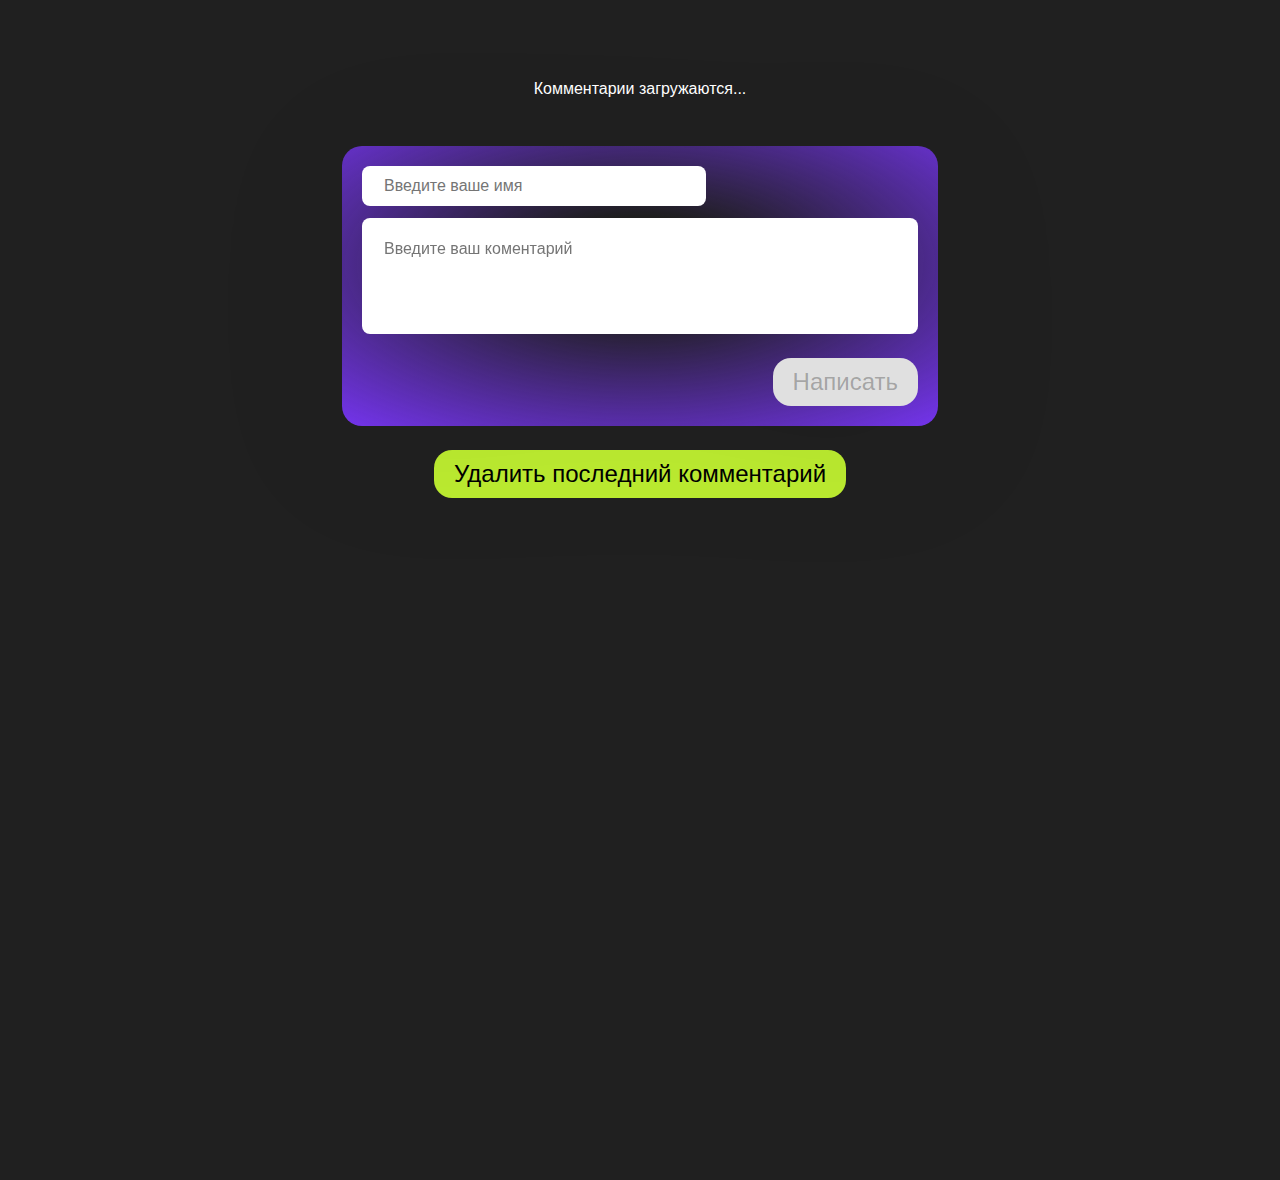
==== commit 40189b23: "Переделка всего с попыткой созать JS файлы" ====
--- a/index.html
+++ b/index.html
@@ -1,242 +1,30 @@
 <!DOCTYPE html>
 <html>
-  <head>
-    <title>Проект "Комменты"</title>
-    <meta charset="utf-8" />
-    <link rel="stylesheet" href="styles.css" />
-  </head>
 
-  <body>
-    <div class="container">
-      <div id="loading"></div>
-      <ul id = "list" class="comments">
-      </ul>
-      <div id="loadingForm"></div>
-      <div class="add-form">
-        <input
-          type="text"
-          id = "name-input"
-          class="add-form-name"
-          placeholder="Введите ваше имя"
-        />
-        <textarea
-          type="textarea"
-          id = "text-input"
-          class="add-form-text"
-          placeholder="Введите ваш коментарий"
-          rows="4"
-        ></textarea>
-        <div  class="add-form-row">
-          <button id = "add-button" class="add-form-button">Написать</button>
-        </div>
-      </div>
+<head>
+  <title>Проект "Комменты"</title>
+  <meta charset="utf-8" />
+  <link rel="stylesheet" href="styles.css" />
+</head>
+
+<body>
+  <div class="container">
+    <div id="loading"></div>
+    <ul id="list" class="comments">
+      <!--Рендерится из JS-->
+    </ul>
+    <div id="loadingForm"></div>
+    <div class="add-form" id="add-form">
+      <input id="name-input" type="text" class="add-form-name" placeholder="Введите ваше имя" />
+      <textarea id="comment-input" type="textarea" class="add-form-text" placeholder="Введите ваш коментарий"
+        rows="4"></textarea>
+      <div class="add-form-row">
+        <button id="add-button" class="add-form-button">Написать</button>
+      </div>      
     </div>
-  </body>
-  <style>
-
-    .error{
-      background-color: red;
-    }
-
-  </style>
-  <script>
-    "use strict";
-
-    let commentsArr = [
-    /*{
-      name: 'Глеб Фокин',
-      date: '12.02.22 12:18',
-      comment: 'Это будет первый комментарий на этой странице',
-      likesCounter: '3',
-      myLike: false,
-    },
-    {
-      name: 'Варвара Н.',
-      date: '13.02.22 19:22',
-      comment: 'Мне нравится как оформлена эта страница! ❤',
-      likesCounter: '75',
-      myLike: true,
-    }*/
-  ];
-
-  loading.textContent = "Комментарии загружаются...";
-  let fetchPromise = fetch("https://wedev-api.sky.pro/api/v1/Shishkin-Kostya/comments", {
-      method: "GET"
-    });
-    fetchPromise.then((response) => {
-      const jsonPromise = response.json(); 
-      jsonPromise.then((responseData) => {
-        commentsArr = responseData.comments.map((comment) => {
-      return {
-            name: comment.author.name,
-            date: now (new Date (comment.date)),
-            text: comment.text,
-            myLike: comment.likes,
-            likesCounter: 0,
-          }
-        });
-        loading.textContent = "";
-        renderComments();
-      });
-    });
-
-    // fetch ("https://wedev-api.sky.pro/api/v1/Shishkin-Kostya/comments").then(res =>res.json()).then((data) =>{
-    //   console.log('data', data);
-    // })
-
-    const buttonElement = document.getElementById( "add-button");
-    const listElement = document.getElementById("list");
-    const nameInputElement = document.getElementById ("name-input");
-    const commentInputElement = document.getElementById("text-input");
-    const comments = document.querySelector(".comments");
-    
-
-    const initEventListeners = () => {
-    const likeButtons = document.querySelectorAll('.like-button');
-
-    for (const likeButton of likeButtons) {
-      likeButton.addEventListener("click", () => {
-        const comment = commentsArr[likeButton.dataset.index];
-        comment.myLike ? --comment.likesCounter : ++comment.likesCounter;
-        comment.myLike = !comment.myLike;
-        renderComments();
-      });
-    }
-    };
-
-    buttonElement.disabled = true;
-
-    document.addEventListener("input", () => {
-    nameInputElement.value != "" && commentInputElement.value != ""
-      ? (buttonElement.disabled = false)
-      : (buttonElement.disabled = true);
-  });
-
-  document.addEventListener("keyup", (e) => {
-    if (
-      (e.code === "Enter" || e.code === "NumpadEnter") &&
-      !buttonElement.disabled
-    ) {
-      createNewComment();
-      createCommentTwo();
-      renderComments();
-    }
-  });
-
-  const replyToComment = () => {
-    const commentBodies = document.querySelectorAll(".comment-body");
-    for (const commentBody of commentBodies) {
-      commentBody.addEventListener('click', () => {
-        const oldComment = commentBody.dataset.text;
-        const oldName = commentBody.dataset.name;
-        commentInputElement.value += `${oldComment}\n${oldName}`;
-      })
-    }
-
-  }
-
-  const renderComments = () => {
-    comments.innerHTML = commentsArr
-      .map((comment, index) => {
-        return `<li class="comment">
-          <div class="comment-header">
-            <div>${comment.name}</div>
-            <div>${comment.date}</div>
-          </div>
-          <div class="comment-body" data-text = "${comment.text}" data-name = "${comment.name}">
-            <div class="comment-text">
-              ${comment.text}
-            </div>
-          </div>
-          <div class="comment-footer">
-            <div class="likes">
-              <span class="likes-counter">${comment.likesCounter}</span>
-              <button data-index = '${index}' class="${comment.myLike ? 'like-button -active-like' : 'like-button'}"></button>
-            </div>
-          </div>
-        </li>`
-      })
-      .join("");
-    commentInputElement.value = "";
-    nameInputElement.value = "";
-    buttonElement.disabled = true;
-    initEventListeners();
-    replyToComment();
-  }
-  renderComments();
-
-  const plusZero = (str) => {
-    return str < 10 ? `0${str}` : str;
-};
-
-const now = (currentDate) => {
-  let minute = plusZero(currentDate.getMinutes());
-  let hours = plusZero(currentDate.getHours());
-  let date = plusZero(currentDate.getDate());
-  let month = plusZero(currentDate.getMonth() + 1);
-  return `${date}.${month}.${
-    currentDate.getFullYear() % 100
-  } ${hours}:${minute}`;
-};
-
-  const createNewComment = () => {
-    fetch("https://wedev-api.sky.pro/api/v1/Shishkin-Kostya/comments", {
-        method: "POST",
-        body: JSON.stringify({
-          name: nameInputElement.value,
-          text: commentInputElement.value,
-        })}).then(() => {
-        commentsArr.push({
-        name: nameInputElement.value,
-        date: now (new Date ()),
-        text: commentInputElement.value,
-        myLike: false,
-        likesCounter: 0,
-        })
-        renderComments();
-    });
-    
-    /*let currentDate = new Date();
-    commentsArr.push({
-      name: nameInputElement.value.replaceAll('<', "&lt;").replaceAll('>', '&gt'),
-      date: now(currentDate),
-      comment: commentInputElement.value.replaceAll('<', "&lt;").replaceAll('>', '&gt'),
-      likesCounter: 0,
-      myLike: false,
-    });*/
-  };
-
-  const createCommentTwo = () => {
-  form.classList.add("none");
-  loadingForm.textContent = "Комментарий добавляется...";
-  const post = (text) => {
-    postComment({
-      name: nameInputElement.value,
-      text: commentInputElement.value,
-    })
-      .then(() => {
-        fetchGet();
-      })
-      .then(() => {
-        loadingForm.textContent = "";
-        form.classList.remove("none");
-        commentInputElement.value = "";
-        nameInputElement.value = "";
-      })
-    };
-    post();
-  };
-
- 
-   
-
-  buttonElement.addEventListener("click", () => {
-    createNewComment();
-    createCommentTwo();
-       
-  });
-    console.log("It works!");
-  </script>
-
-
-</html>
+    <button class="del-form-button">Удалить последний комментарий</button>
+  </div>
+</body>
+<script type="module" src="./main.js">  
+</script>
+</html>--- a/styles.css
+++ b/styles.css
@@ -79,6 +79,7 @@
 
   .comment-text {
     font-size: 32px;
+    
   }
 
   .likes {
@@ -143,7 +144,8 @@
     justify-content: flex-end;
   }
 
-  .add-form-button {
+  .add-form-button,
+  .del-form-button {
     margin-top: 24px;
     font-size: 24px;
     padding: 10px 20px;
@@ -155,4 +157,16 @@
 
   .add-form-button:hover {
     opacity: 0.9;
-  }+  }
+
+  .add-form-button:disabled {
+  background-color: #E0E0E0;
+}
+
+.none {
+  display: none;
+}
+
+.color {
+  background-color: brown;
+}